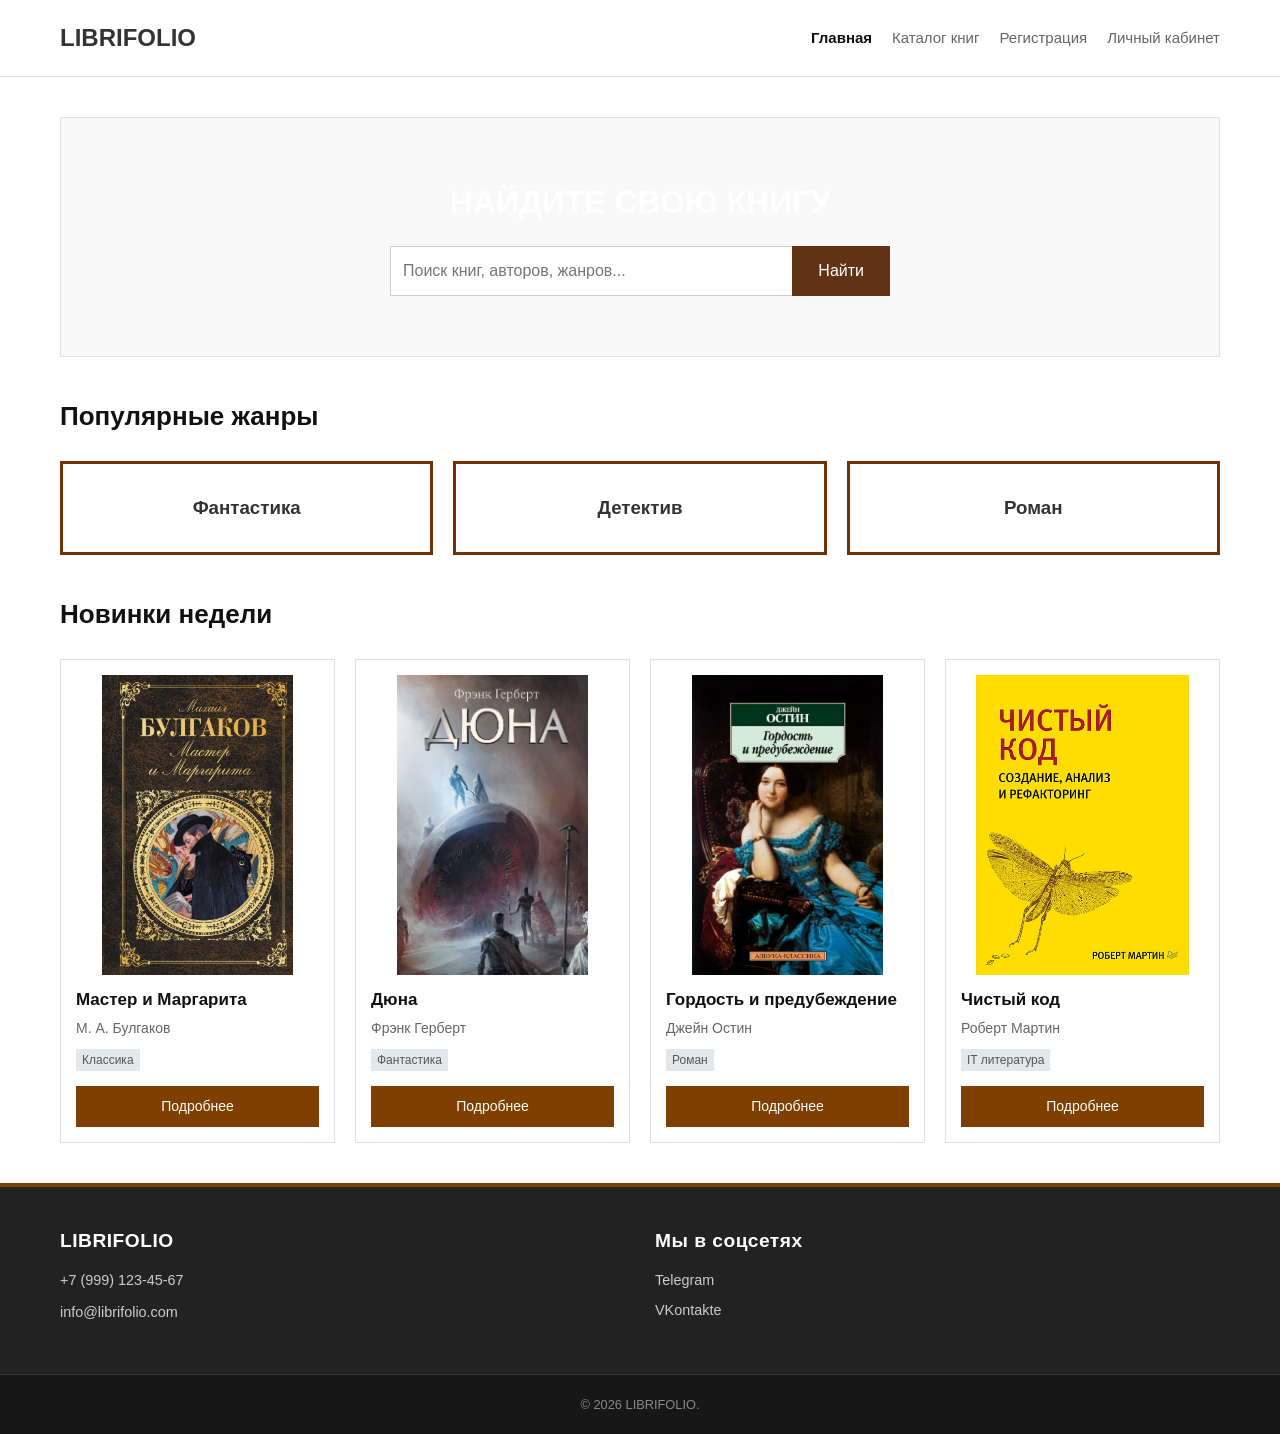
==== labry351/index.html @ c6ba6840 "Add files via upload" ====
<!DOCTYPE html>
<html lang="ru">
<head>
    <meta charset="UTF-8">
    <meta name="viewport" content="width=device-width, initial-scale=1.0">
    <title>LIBRIFOLIO — Главная</title>
    <link rel="stylesheet" href="css/style.css">
</head>
<body>

    <header class="header">
        <div class="header__container">
            <a href="index.html" class="header__logo">LIBRIFOLIO</a>
            <button class="header__burger" aria-label="Открыть меню">MENU</button>
            <nav class="header__nav">
                <a href="index.html" class="header__link header__link--active">Главная</a>
                <a href="products.html" class="header__link">Каталог книг</a>
                <a href="registration.html" class="header__link">Регистрация</a>
                <a href="account.html" class="header__link">Личный кабинет</a>
            </nav>
        </div>
    </header>

    <main class="main-content">
        <section class="promo">
            <h1 class="promo__title">НАЙДИТЕ СВОЮ КНИГУ</h1>
            <form class="promo__search-form" action="products.html" method="GET">
                <input type="text" class="promo__input" placeholder="Поиск книг, авторов, жанров..." required>
                <button type="submit" class="promo__button">Найти</button>
            </form>
        </section>

        <section class="genres">
            <h2 class="section-title">Популярные жанры</h2>
            <div class="genres__grid">
                <article class="genres__card">
                    <h3 class="genres__card-title">Фантастика</h3>
                </article>
                <article class="genres__card">
                    <h3 class="genres__card-title">Детектив</h3>
                </article>
                <article class="genres__card">
                    <h3 class="genres__card-title">Роман</h3>
                </article>
            </div>
        </section>

        <section class="novelties">
            <h2 class="section-title">Новинки недели</h2>
            <div class="novelties__list">
                <article class="book-card">
                    <div class="book-card__image-wrapper">
                        <img src="images/cover.jpg" alt="Обложка" class="book-card__image">
                    </div>
                    <h3 class="book-card__title">Мастер и Маргарита</h3>
                    <p class="book-card__author">М. А. Булгаков</p>
                    <span class="book-card__tag">Классика</span>
                    <div class="book-card__buttons">
                        <a href="products.html" class="book-card__button book-card__button--primary">Подробнее</a>
                    </div>
                </article>

                <article class="book-card">
                    <div class="book-card__image-wrapper">
                        <img src="images/Duna.jpg" alt="Обложка" class="book-card__image">
                    </div>
                    <h3 class="book-card__title">Дюна</h3>
                    <p class="book-card__author">Фрэнк Герберт</p>
                    <span class="book-card__tag">Фантастика</span>
                    <div class="book-card__buttons">
                        <a href="products.html" class="book-card__button book-card__button--primary">Подробнее</a>
                    </div>
                </article>

                <article class="book-card">
                    <div class="book-card__image-wrapper">
                        <img src="images/gor.jpg" alt="Обложка" class="book-card__image">
                    </div>
                    <h3 class="book-card__title">Гордость и предубеждение</h3>
                    <p class="book-card__author">Джейн Остин</p>
                    <span class="book-card__tag">Роман</span>
                    <div class="book-card__buttons">
                        <a href="products.html" class="book-card__button book-card__button--primary">Подробнее</a>
                    </div>
                </article>

                <article class="book-card">
                    <div class="book-card__image-wrapper">
                        <img src="images/cod.webp" alt="Обложка" class="book-card__image">
                    </div>
                    <h3 class="book-card__title">Чистый код</h3>
                    <p class="book-card__author">Роберт Мартин</p>
                    <span class="book-card__tag">IT литература</span>
                    <div class="book-card__buttons">
                        <a href="products.html" class="book-card__button book-card__button--primary">Подробнее</a>
                    </div>
                </article>
            </div>
        </section>
    </main>

    <footer class="footer">
        <div class="footer__container">
            <div class="footer__info">
                <h4 class="footer__title">LIBRIFOLIO</h4>
                <p class="footer__text">+7 (999) 123-45-67</p>
                <p class="footer__text">info@librifolio.com</p>
            </div>
            <div class="footer__socials">
                <h4 class="footer__title">Мы в соцсетях</h4>
                <a href="#" class="footer__link">Telegram</a>
                <a href="#" class="footer__link">VKontakte</a>
            </div>
        </div>
        <div class="footer__bottom">&copy; 2026 LIBRIFOLIO.</div>
    </footer>

    <script src="js/script.js"></script>
</body>
</html>
---- labry351/css/style.css ----
* {
    box-sizing: border-box;
    margin: 0;
    padding: 0;
}
 
body {
    font-family: Arial, Helvetica, sans-serif;
    line-height: 1.5;
    color: #333333;
    background-color: #ffffff;
    display: flex;
    flex-direction: column;
    min-height: 100vh;
}
 
a {
    text-decoration: none;
    color: inherit;
}
 
button, input, select {
    font-family: inherit;
    font-size: 16px;
}
 
/* Основной контейнер */
.main-content {
    max-width: 1200px;
    width: 100%;
    margin: 0 auto;
    padding: 40px 20px;
}
 
/* Заголовки секций */
.section-title {
    font-size: 26px;
    margin-bottom: 25px;
    color: #111111;
}
 
/* Шапка сайта */
.header {
    background-color: #ffffff;
    border-bottom: 1px solid #e0e0e0;
}
 
.header__container {
    max-width: 1200px;
    margin: 0 auto;
    padding: 20px;
    display: flex;
    justify-content: space-between;
    align-items: center;
}
 
.header__logo {
    font-weight: bold;
    font-size: 24px;
    color: #333333;
}
 
.header__burger {
    display: none;
    background: none;
    border: none;
    font-weight: bold;
    cursor: pointer;
}
 
.header__nav {
    display: flex;
    gap: 20px;
}
 
.header__link {
    font-size: 15px;
    color: #666666;
}
 
.header__link:hover {
    color: #111;
}
 
.header__link--active {
    color: #111;
    font-weight: bold;
}
 
/* Промо-блок с поиском */
.promo {
    background-color: #f9f9f9;
    background-image: url(/images/knig.webp);
    border: 1px solid #e0e0e0;
    padding: 60px 20px;
    text-align: center;
    margin-bottom: 40px;
    filter:grayscale(30%);
    
}
 
.promo__title {
    font-size: 32px;
    margin-bottom: 20px;
    color: #ffffff;
}
 
.promo__search-form {
    max-width: 500px;
    margin: 0 auto;
    display: flex;
}
 
.promo__input {
    flex: 1;
    padding: 12px;
    border: 1px solid #cccccc;
    border-right: none;
    outline: none;
}
 
.promo__button {
    padding: 15px 25px;
    background-color: #723003;
    color: #ffffff;
    border: 1px solid #723003; 
    cursor: pointer;
}
 
/* Блок популярных жанров */
.genres {
    margin-bottom: 40px;
}
 
.genres__grid {
    display: grid;
    grid-template-columns: repeat(3, 1fr);
    gap: 20px;
}
 
.genres__card {
    background-color: #ffffff;
    padding: 30px 20px;
    text-align: center;
    border: 3px solid #723003;
}
 
.novelties__list, .catalog-grid {
    display: grid;
    grid-template-columns: repeat(4, 1fr);
    gap: 20px;
}
 
/* Карточка книги */
.book-card {
    background-color: #ffffff;
    border: 1px solid #e0e0e0;
    padding: 15px;
    display: flex;
    flex-direction: column;
}
 
/* ИСПРАВЛЕНО: Убран серый фон прямоугольника и рамка */
.book-card__image-wrapper {
    background-color: #ffffff;
    height: 300px;
    display: flex;
    align-items: center;
    justify-content: center;
    margin-bottom: 12px;
    overflow: hidden;
}
 
.book-card__image {
    width: 100%;
    height: 100%;
    object-fit: contain; 
}
 
.book-card__title {
    font-size: 17px;
    margin-bottom: 5px;
    color: #111111;
}
 
.book-card__author {
    font-size: 14px;
    color: #666666;
    margin-bottom: 10px;
}
 
.book-card__tag {
    display: inline-block;
    align-self: flex-start;
    background-color: #e5e8eb;
    color: #555555;
    font-size: 12px;
    padding: 2px 6px;
    margin-bottom: 15px;
}
 
.book-card__buttons {
    margin-top: auto;
    display: flex;
    flex-direction: column;
    gap: 8px;
}
 
.book-card__button {
    display: block;
    text-align: center;
    padding: 10px;
    font-size: 14px;
    background-color: #7e3f00;
    color: #ffffff;
    border: none;
    cursor: pointer;
}
 
.book-card__button--fav {
    background-color: #ffffff;
    color: #7e3f00;
    border: 1px solid #7e3f00;
}
 
/* --- ПАНЕЛЬ КАТАЛОГА (Поиск и фильтр на странице продуктов) --- */
.catalog-panel {
    border: 1px solid #e0e0e0;
    padding: 15px;
    margin-bottom: 30px;
    display: flex;
    gap: 15px;
}
 
.catalog-panel__search, .catalog-panel__select {
    padding: 10px;
    border: 1px solid #cccccc;
    background-color: #ffffff;
}
 
.catalog-panel__search {
    flex: 1;
}
 
/* --- ФОРМЫ (Вход и Регистрация) --- */
.form-box {
    border: 1px solid #e0e0e0;
    max-width: 400px;
    margin: 0 auto;
    padding: 30px;
}
 
.form-box__title {
    margin-bottom: 20px;
    font-size: 22px;
    text-align: center;
}
 
.form-group {
    margin-bottom: 15px;
}
 
.form-group__label {
    display: block;
    margin-bottom: 5px;
    font-size: 14px;
}
 
.form-group__input {
    width: 100%;
    padding: 10px;
    border: 1px solid #cccccc;
    outline: none;
}
 
.form-box__checkbox-label {
    display: flex;
    align-items: flex-start;
    gap: 8px;
    font-size: 14px;
    margin-bottom: 15px;
    cursor: pointer;
}
 
.form-box__submit-btn {
    width: 100%;
    padding: 12px;
    background-color: #7e3f00;
    color: #ffffff;
    border: none;
    cursor: pointer;
}
 
.form-box__footer {
    margin-top: 15px;
    text-align: center;
    font-size: 14px;
    color: #666666;
}
 
/* --- ЛИЧНЫЙ КАБИНЕТ --- */
.dashboard {
    display: flex;
    gap: 30px;
}
 
.dashboard__sidebar {
    flex: 1;
    border: 1px solid #e0e0e0;
    padding: 20px;
    height: fit-content;
}
 
.dashboard__main {
    flex: 3;
}
 
.dashboard__main .catalog-grid,
.dashboard__main .novelties__list {
    grid-template-columns: repeat(3, 1fr);
}
 
.user-profile {
    text-align: center;
    margin-bottom: 15px;
}
 
.user-profile__name {
    font-size: 19px;
    font-weight: bold;
}
 
.dashboard__nav {
    display: flex;
    flex-direction: column;
    gap: 5px;
}
 
.dashboard__link {
    padding: 10px;
    border: 1px solid transparent;
}
 
.dashboard__link--active, .dashboard__link:hover {
    background-color: #f5f5f5;
    border-color: #e0e0e0;
}
 
.dashboard__logout-btn {
    margin-top: 20px;
    width: 100%;
    padding: 10px;
    background: none;
    border: 1px solid #cc0000;
    color: #cc0000;
    cursor: pointer;
}
 
/* Подвал сайта */
.footer {
    background-color: #222222;
    color: #cccccc;
    margin-top: auto;
    border-top: 4px solid #7e3f00;
}
 
.footer__container {
    max-width: 1200px;
    margin: 0 auto;
    padding: 40px 20px;
    display: flex;
    flex-wrap: wrap;
    justify-content: space-between;
    gap: 30px;
}
 
.footer__info, .footer__socials {
    flex: 1;
    min-width: 220px;
}
 
.footer__title {
    font-size: 1.2rem;
    color: #ffffff;
    margin-bottom: 15px;
    letter-spacing: 0.5px;
}
 
.footer__text {
    font-size: 0.9rem;
    margin-bottom: 10px;
}
 
.footer__link {
    display: block;
    font-size: 0.9rem;
    margin-bottom: 8px;
    color: #cccccc;
    transition: color 0.2s ease;
}
 
.footer__link:hover {
    color: #7e3f00;
    text-decoration: underline;
}
 
.footer__bottom {
    background-color: #171717;
    text-align: center;
    padding: 20px;
    font-size: 0.8rem;
    border-top: 1px solid #333333;
    color: #888888;
}
 
/* --- Адаптивность (Медиа-запросы) --- */
@media (max-width: 1024px) {
    .novelties__list, .catalog-grid, .dashboard__main .catalog-grid {
        grid-template-columns: repeat(2, 1fr);
    }
}
 
@media (max-width: 768px) {
    .header__burger {
        display: block;
    }
 
    .header__nav {
        display: none;
        position: absolute;
        top: 100%;
        left: 0;
        width: 100%;
        background-color: #ffffff;
        flex-direction: column;
        padding: 20px;
        border-bottom: 2px solid #dcdcdc;
        gap: 15px;
        z-index: 10;
    }
 
    .header__nav--open {
        display: flex;
    }
 
    .genres__grid, .novelties__list, .catalog-grid, .dashboard, .dashboard__main .catalog-grid {
        grid-template-columns: 1fr;
    }
 
    .promo {
        padding: 40px 15px;
    }
 
    .promo__title {
        font-size: 1.8rem;
    }
 
    .promo__search-form {
        flex-direction: column;
        gap: 10px;
    }
 
    .promo__input {
        border-right: 1px solid #cccccc;
        padding: 12px;
    }
 
    .promo__button {
        padding: 12px;
    }
 
    .section-title {
        font-size: 1.5rem;
    }
 
    .footer__container {
        flex-direction: column;
        text-align: center;
    }
}
/* --- СТРАНИЦА ОШИБКИ 404 --- */
.error-page {
    text-align: center;
    padding: 60px 20px;
    display: flex;
    flex-direction: column;
    align-items: center;
    justify-content: center;
    min-height: 50vh;
}

.error-page__code {
    font-size: 120px;
    font-weight: bold;
    line-height: 1;
    color: #7e3f00;
    margin-bottom: 10px;
    letter-spacing: 2px;
}

.error-page__title {
    font-size: 28px;
    margin-bottom: 15px;
    color: #111111;
}

.error-page__text {
    font-size: 16px;
    color: #666666;
    max-width: 450px;
    margin-bottom: 30px;
}

.error-page__btn {
    display: inline-block;
    padding: 12px 30px;
    background-color: #7e3f00; /* Твой коричневый */
    color: #ffffff;
    font-size: 15px;
    font-weight: bold;
    border: none;
    cursor: pointer;
    transition: background-color 0.2s ease;
}

.error-page__btn:hover {
    background-color: #5c2e00; 
}

/* Адаптив для мобилок */
@media (max-width: 768px) {
    .error-page__code {
        font-size: 80px;
    }
    .error-page__title {
        font-size: 22px;
    }
    .error-page__text {
        font-size: 14px;
    }
}
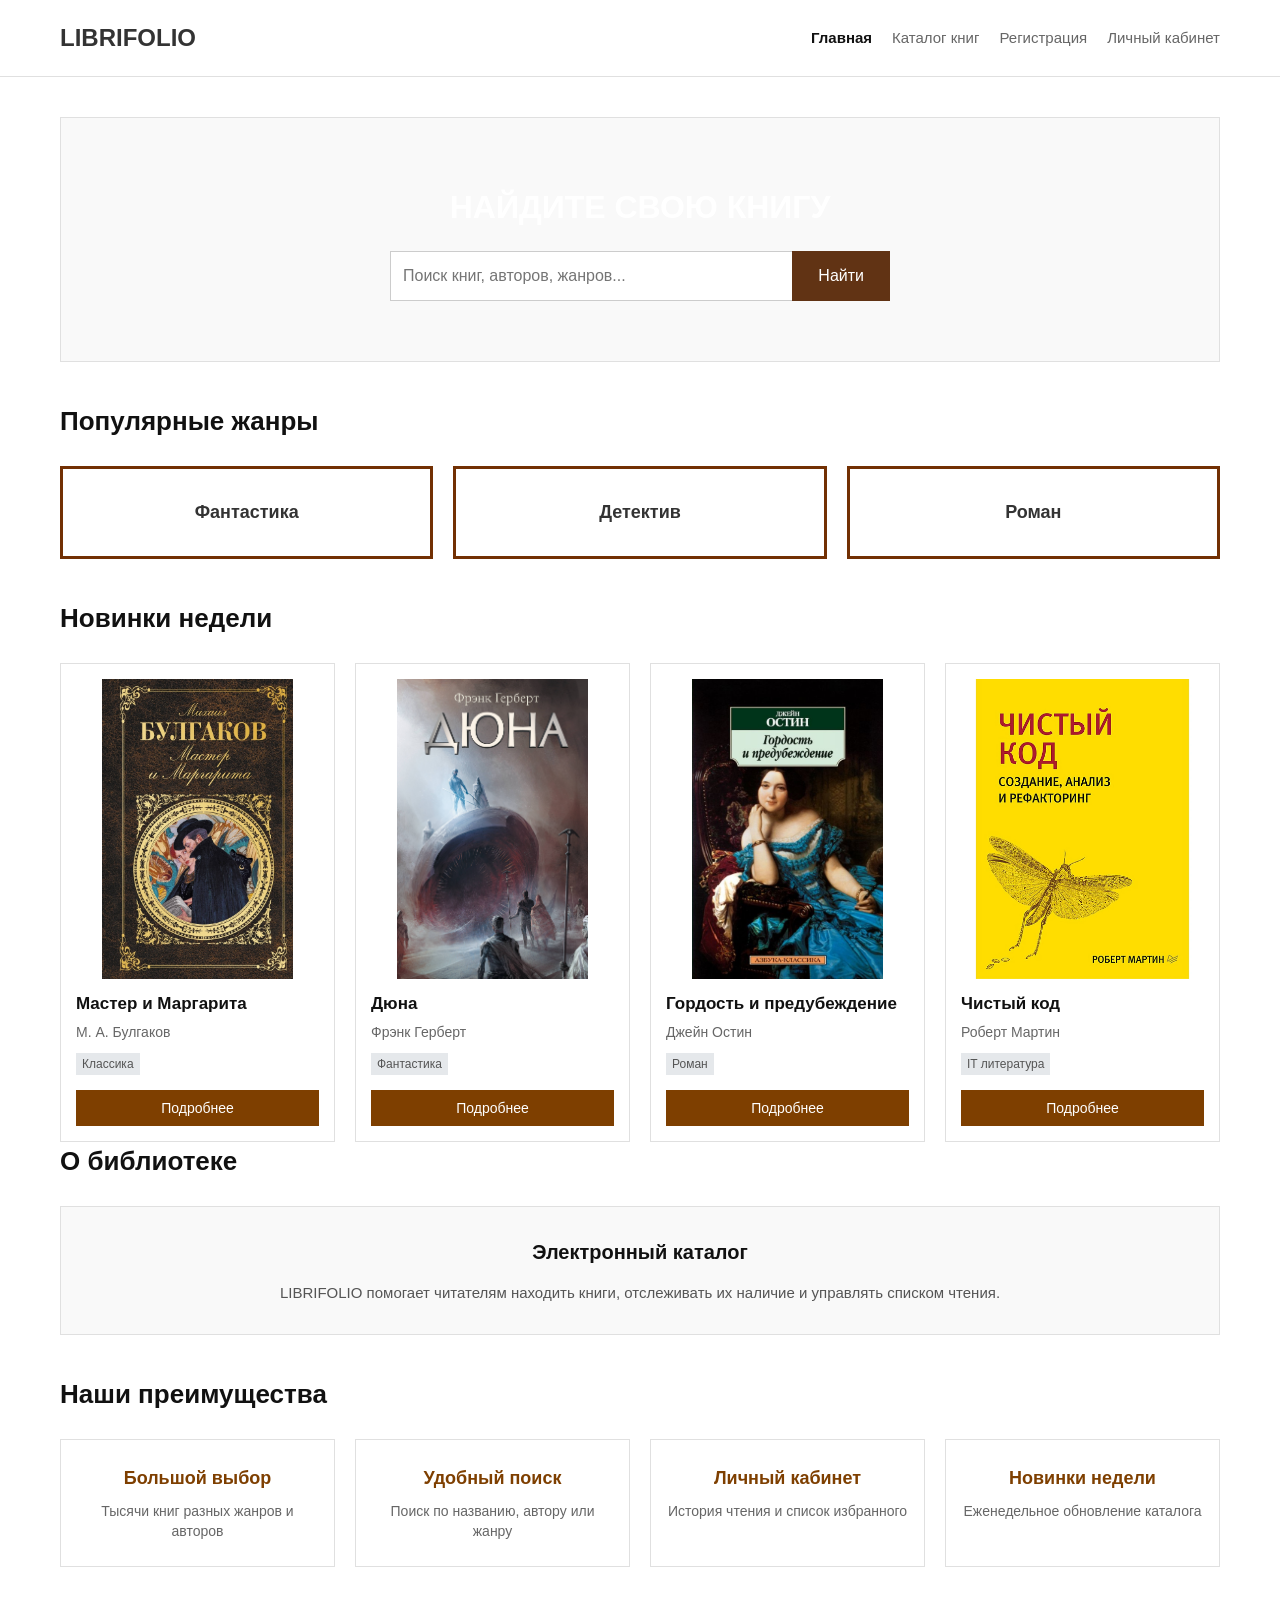
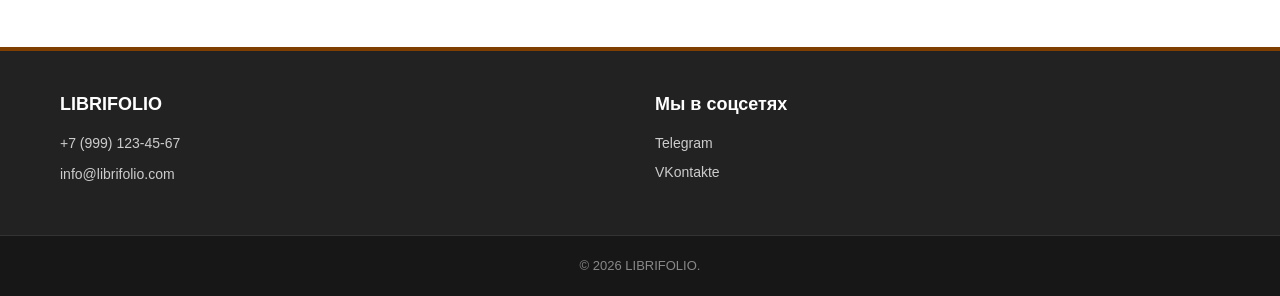
==== commit 3c46ae8c: "Add files via upload" ====
--- a/labry351/index.html
+++ b/labry351/index.html
@@ -24,7 +24,7 @@
     <main class="main-content">
         <section class="promo">
             <h1 class="promo__title">НАЙДИТЕ СВОЮ КНИГУ</h1>
-            <form class="promo__search-form" action="products.html" method="GET">
+            <form class="promo__search-form">
                 <input type="text" class="promo__input" placeholder="Поиск книг, авторов, жанров..." required>
                 <button type="submit" class="promo__button">Найти</button>
             </form>
@@ -56,7 +56,7 @@
                     <p class="book-card__author">М. А. Булгаков</p>
                     <span class="book-card__tag">Классика</span>
                     <div class="book-card__buttons">
-                        <a href="products.html" class="book-card__button book-card__button--primary">Подробнее</a>
+                        <button class="book-card__button book-card__button--primary">Подробнее</button>
                     </div>
                 </article>
 
@@ -68,7 +68,7 @@
                     <p class="book-card__author">Фрэнк Герберт</p>
                     <span class="book-card__tag">Фантастика</span>
                     <div class="book-card__buttons">
-                        <a href="products.html" class="book-card__button book-card__button--primary">Подробнее</a>
+                        <button class="book-card__button book-card__button--primary">Подробнее</button>
                     </div>
                 </article>
 
@@ -80,7 +80,7 @@
                     <p class="book-card__author">Джейн Остин</p>
                     <span class="book-card__tag">Роман</span>
                     <div class="book-card__buttons">
-                        <a href="products.html" class="book-card__button book-card__button--primary">Подробнее</a>
+                        <button class="book-card__button book-card__button--primary">Подробнее</button>
                     </div>
                 </article>
 
@@ -92,9 +92,41 @@
                     <p class="book-card__author">Роберт Мартин</p>
                     <span class="book-card__tag">IT литература</span>
                     <div class="book-card__buttons">
-                        <a href="products.html" class="book-card__button book-card__button--primary">Подробнее</a>
+                        <button class="book-card__button book-card__button--primary">Подробнее</button>
                     </div>
                 </article>
+            </div>
+        </section>
+
+        <section class="about-cards">
+            <h2 class="section-title">О библиотеке</h2>
+            <div class="about-cards__grid">
+                <div class="about-card">
+                    <h3 class="about-card__title">Электронный каталог</h3>
+                    <p class="about-card__text">LIBRIFOLIO помогает читателям находить книги, отслеживать их наличие и управлять списком чтения.</p>
+                </div>
+            </div>
+        </section>
+
+        <section class="advantages-cards">
+            <h2 class="section-title">Наши преимущества</h2>
+            <div class="advantages-cards__grid">
+                <div class="advantage-card">
+                    <h3 class="advantage-card__title">Большой выбор</h3>
+                    <p class="advantage-card__text">Тысячи книг разных жанров и авторов</p>
+                </div>
+                <div class="advantage-card">
+                    <h3 class="advantage-card__title">Удобный поиск</h3>
+                    <p class="advantage-card__text">Поиск по названию, автору или жанру</p>
+                </div>
+                <div class="advantage-card">
+                    <h3 class="advantage-card__title">Личный кабинет</h3>
+                    <p class="advantage-card__text">История чтения и список избранного</p>
+                </div>
+                <div class="advantage-card">
+                    <h3 class="advantage-card__title">Новинки недели</h3>
+                    <p class="advantage-card__text">Еженедельное обновление каталога</p>
+                </div>
             </div>
         </section>
     </main>
--- a/labry351/css/style.css
+++ b/labry351/css/style.css
@@ -1,9 +1,11 @@
- * {
+*{
     box-sizing: border-box;
     margin: 0;
     padding: 0;
 }
- 
+#guestContent, #userContent {
+    display: none;
+}
 body {
     font-family: Arial, Helvetica, sans-serif;
     line-height: 1.5;
@@ -13,38 +15,35 @@
     flex-direction: column;
     min-height: 100vh;
 }
- 
+
 a {
     text-decoration: none;
     color: inherit;
 }
- 
+
 button, input, select {
     font-family: inherit;
     font-size: 16px;
 }
- 
-/* Основной контейнер */
+
 .main-content {
     max-width: 1200px;
     width: 100%;
     margin: 0 auto;
     padding: 40px 20px;
 }
- 
-/* Заголовки секций */
+
 .section-title {
     font-size: 26px;
     margin-bottom: 25px;
     color: #111111;
 }
- 
-/* Шапка сайта */
+
 .header {
     background-color: #ffffff;
     border-bottom: 1px solid #e0e0e0;
 }
- 
+
 .header__container {
     max-width: 1200px;
     margin: 0 auto;
@@ -53,13 +52,13 @@
     justify-content: space-between;
     align-items: center;
 }
- 
+
 .header__logo {
     font-weight: bold;
     font-size: 24px;
     color: #333333;
 }
- 
+
 .header__burger {
     display: none;
     background: none;
@@ -67,27 +66,26 @@
     font-weight: bold;
     cursor: pointer;
 }
- 
+
 .header__nav {
     display: flex;
     gap: 20px;
 }
- 
+
 .header__link {
     font-size: 15px;
     color: #666666;
 }
- 
+
 .header__link:hover {
     color: #111;
 }
- 
+
 .header__link--active {
     color: #111;
     font-weight: bold;
 }
- 
-/* Промо-блок с поиском */
+
 .promo {
     background-color: #f9f9f9;
     background-image: url(/images/knig.webp);
@@ -95,22 +93,22 @@
     padding: 60px 20px;
     text-align: center;
     margin-bottom: 40px;
-    filter:grayscale(30%);
-    
-}
- 
+    filter: grayscale(30%);
+}
+
 .promo__title {
     font-size: 32px;
     margin-bottom: 20px;
     color: #ffffff;
-}
- 
+    margin-top: 5px;
+}
+
 .promo__search-form {
     max-width: 500px;
     margin: 0 auto;
     display: flex;
 }
- 
+
 .promo__input {
     flex: 1;
     padding: 12px;
@@ -118,40 +116,42 @@
     border-right: none;
     outline: none;
 }
- 
+
 .promo__button {
     padding: 15px 25px;
     background-color: #723003;
     color: #ffffff;
-    border: 1px solid #723003; 
-    cursor: pointer;
-}
- 
-/* Блок популярных жанров */
+    border: 1px solid #723003;
+    cursor: pointer;
+}
+
 .genres {
     margin-bottom: 40px;
 }
- 
+
 .genres__grid {
     display: grid;
     grid-template-columns: repeat(3, 1fr);
     gap: 20px;
 }
- 
+
 .genres__card {
     background-color: #ffffff;
     padding: 30px 20px;
     text-align: center;
     border: 3px solid #723003;
 }
- 
+
+.genres__card-title {
+    font-size: 18px;
+}
+
 .novelties__list, .catalog-grid {
     display: grid;
     grid-template-columns: repeat(4, 1fr);
     gap: 20px;
 }
- 
-/* Карточка книги */
+
 .book-card {
     background-color: #ffffff;
     border: 1px solid #e0e0e0;
@@ -159,8 +159,7 @@
     display: flex;
     flex-direction: column;
 }
- 
-/* ИСПРАВЛЕНО: Убран серый фон прямоугольника и рамка */
+
 .book-card__image-wrapper {
     background-color: #ffffff;
     height: 300px;
@@ -170,25 +169,25 @@
     margin-bottom: 12px;
     overflow: hidden;
 }
- 
+
 .book-card__image {
     width: 100%;
     height: 100%;
-    object-fit: contain; 
-}
- 
+    object-fit: contain;
+}
+
 .book-card__title {
     font-size: 17px;
     margin-bottom: 5px;
     color: #111111;
 }
- 
+
 .book-card__author {
     font-size: 14px;
     color: #666666;
     margin-bottom: 10px;
 }
- 
+
 .book-card__tag {
     display: inline-block;
     align-self: flex-start;
@@ -198,14 +197,14 @@
     padding: 2px 6px;
     margin-bottom: 15px;
 }
- 
+
 .book-card__buttons {
     margin-top: auto;
     display: flex;
     flex-direction: column;
     gap: 8px;
 }
- 
+
 .book-card__button {
     display: block;
     text-align: center;
@@ -216,14 +215,13 @@
     border: none;
     cursor: pointer;
 }
- 
+
 .book-card__button--fav {
     background-color: #ffffff;
     color: #7e3f00;
     border: 1px solid #7e3f00;
 }
- 
-/* --- ПАНЕЛЬ КАТАЛОГА (Поиск и фильтр на странице продуктов) --- */
+
 .catalog-panel {
     border: 1px solid #e0e0e0;
     padding: 15px;
@@ -231,57 +229,83 @@
     display: flex;
     gap: 15px;
 }
- 
+
 .catalog-panel__search, .catalog-panel__select {
     padding: 10px;
     border: 1px solid #cccccc;
     background-color: #ffffff;
 }
- 
+
 .catalog-panel__search {
     flex: 1;
 }
- 
-/* --- ФОРМЫ (Вход и Регистрация) --- */
+
+.pagination {
+    display: flex;
+    justify-content: center;
+    gap: 10px;
+    margin-top: 30px;
+}
+
+.pagination__button {
+    padding: 8px 16px;
+    background-color: #ffffff;
+    border: 1px solid #cccccc;
+    cursor: pointer;
+}
+
+.pagination__button--active {
+    background-color: #7e3f00;
+    color: #ffffff;
+    border-color: #7e3f00;
+}
+
 .form-box {
     border: 1px solid #e0e0e0;
     max-width: 400px;
     margin: 0 auto;
     padding: 30px;
 }
- 
+
 .form-box__title {
     margin-bottom: 20px;
     font-size: 22px;
     text-align: center;
 }
- 
+
 .form-group {
     margin-bottom: 15px;
 }
- 
+
 .form-group__label {
     display: block;
     margin-bottom: 5px;
     font-size: 14px;
 }
- 
+
 .form-group__input {
     width: 100%;
     padding: 10px;
     border: 1px solid #cccccc;
     outline: none;
 }
- 
+
+.form-group__error {
+    color: #cc0000;
+    font-size: 12px;
+    margin-top: 5px;
+    display: none;
+}
+
 .form-box__checkbox-label {
     display: flex;
-    align-items: flex-start;
+    align-items: center;
     gap: 8px;
     font-size: 14px;
     margin-bottom: 15px;
     cursor: pointer;
 }
- 
+
 .form-box__submit-btn {
     width: 100%;
     padding: 12px;
@@ -290,64 +314,79 @@
     border: none;
     cursor: pointer;
 }
- 
+
 .form-box__footer {
     margin-top: 15px;
     text-align: center;
     font-size: 14px;
     color: #666666;
 }
- 
-/* --- ЛИЧНЫЙ КАБИНЕТ --- */
+
+.form-box__link {
+    color: #7e3f00;
+}
+
 .dashboard {
     display: flex;
     gap: 30px;
 }
- 
+
 .dashboard__sidebar {
     flex: 1;
     border: 1px solid #e0e0e0;
     padding: 20px;
     height: fit-content;
 }
- 
+
 .dashboard__main {
     flex: 3;
 }
- 
-.dashboard__main .catalog-grid,
-.dashboard__main .novelties__list {
-    grid-template-columns: repeat(3, 1fr);
-}
- 
+
 .user-profile {
     text-align: center;
-    margin-bottom: 15px;
-}
- 
+    margin-bottom: 20px;
+}
+
+.user-profile__avatar {
+    width: 100px;
+    height: 100px;
+    background-color: #e0e0e0;
+    border-radius: 50%;
+    margin: 0 auto 15px;
+    background-image: url(images/avatar.jpg);
+    background-size: cover;
+    background-position: center;
+}
+
 .user-profile__name {
-    font-size: 19px;
+    font-size: 20px;
     font-weight: bold;
 }
- 
+
+.user-profile__email {
+    font-size: 14px;
+    color: #666666;
+    margin-top: 5px;
+}
+
 .dashboard__nav {
     display: flex;
     flex-direction: column;
     gap: 5px;
-}
- 
+    margin-bottom: 20px;
+}
+
 .dashboard__link {
     padding: 10px;
     border: 1px solid transparent;
 }
- 
+
 .dashboard__link--active, .dashboard__link:hover {
     background-color: #f5f5f5;
     border-color: #e0e0e0;
 }
- 
+
 .dashboard__logout-btn {
-    margin-top: 20px;
     width: 100%;
     padding: 10px;
     background: none;
@@ -355,15 +394,112 @@
     color: #cc0000;
     cursor: pointer;
 }
- 
-/* Подвал сайта */
+
+.history-list {
+    margin-top: 20px;
+    border: 1px solid #e0e0e0;
+}
+
+.history-item {
+    display: flex;
+    justify-content: space-between;
+    padding: 12px 15px;
+    border-bottom: 1px solid #e0e0e0;
+}
+
+.history-item:last-child {
+    border-bottom: none;
+}
+
+.history-item__book {
+    flex: 2;
+    font-weight: bold;
+}
+
+.history-item__date {
+    flex: 1;
+    color: #666666;
+    font-size: 14px;
+}
+
+.history-item__status {
+    flex: 1;
+    font-size: 14px;
+    color: #7e3f00;
+    text-align: right;
+}
+
+.about-cards {
+    margin-bottom: 40px;
+}
+
+.about-cards__grid {
+    display: grid;
+    grid-template-columns: 1fr;
+    gap: 20px;
+}
+
+.about-card {
+    border: 1px solid #e0e0e0;
+    padding: 30px 20px;
+    text-align: center;
+    background-color: #f9f9f9;
+}
+
+.about-card__title {
+    font-size: 20px;
+    margin-bottom: 15px;
+    color: #111111;
+}
+
+.about-card__text {
+    font-size: 15px;
+    color: #555555;
+    line-height: 1.5;
+}
+
+.advantages-cards {
+    margin-bottom: 40px;
+}
+
+.advantages-cards__grid {
+    display: grid;
+    grid-template-columns: repeat(4, 1fr);
+    gap: 20px;
+}
+
+.advantage-card {
+    border: 1px solid #e0e0e0;
+    padding: 25px 15px;
+    text-align: center;
+    background-color: #ffffff;
+}
+
+.advantage-card__title {
+    font-size: 18px;
+    margin-bottom: 10px;
+    color: #7e3f00;
+}
+
+.advantage-card__text {
+    font-size: 14px;
+    color: #666666;
+    line-height: 1.4;
+}
+
+.account-form-box {
+    border: 1px solid #e0e0e0;
+    padding: 20px;
+    margin-top: 15px;
+}
+
 .footer {
     background-color: #222222;
     color: #cccccc;
     margin-top: auto;
     border-top: 4px solid #7e3f00;
 }
- 
+
 .footer__container {
     max-width: 1200px;
     margin: 0 auto;
@@ -373,58 +509,107 @@
     justify-content: space-between;
     gap: 30px;
 }
- 
+
 .footer__info, .footer__socials {
     flex: 1;
     min-width: 220px;
 }
- 
+
 .footer__title {
-    font-size: 1.2rem;
+    font-size: 18px;
     color: #ffffff;
     margin-bottom: 15px;
-    letter-spacing: 0.5px;
-}
- 
+}
+
 .footer__text {
-    font-size: 0.9rem;
+    font-size: 14px;
     margin-bottom: 10px;
 }
- 
+
 .footer__link {
     display: block;
-    font-size: 0.9rem;
+    font-size: 14px;
     margin-bottom: 8px;
     color: #cccccc;
-    transition: color 0.2s ease;
-}
- 
+}
+
 .footer__link:hover {
     color: #7e3f00;
-    text-decoration: underline;
-}
- 
+}
+
 .footer__bottom {
     background-color: #171717;
     text-align: center;
     padding: 20px;
-    font-size: 0.8rem;
+    font-size: 13px;
     border-top: 1px solid #333333;
     color: #888888;
 }
- 
-/* --- Адаптивность (Медиа-запросы) --- */
+
+.error-page {
+    text-align: center;
+    padding: 60px 20px;
+    display: flex;
+    flex-direction: column;
+    align-items: center;
+    justify-content: center;
+    min-height: 50vh;
+}
+
+.error-page__code {
+    font-size: 120px;
+    font-weight: bold;
+    line-height: 1;
+    color: #7e3f00;
+    margin-bottom: 10px;
+}
+
+.error-page__title {
+    font-size: 28px;
+    margin-bottom: 15px;
+    color: #111111;
+}
+
+.error-page__text {
+    font-size: 16px;
+    color: #666666;
+    max-width: 450px;
+    margin-bottom: 30px;
+}
+
+.error-page__btn {
+    display: inline-block;
+    padding: 12px 30px;
+    background-color: #7e3f00;
+    color: #ffffff;
+    font-size: 15px;
+    font-weight: bold;
+    border: none;
+    cursor: pointer;
+}
+
+.error-page__btn:hover {
+    background-color: #5c2e00;
+}
+
 @media (max-width: 1024px) {
     .novelties__list, .catalog-grid, .dashboard__main .catalog-grid {
         grid-template-columns: repeat(2, 1fr);
     }
-}
- 
+    .advantages-cards__grid {
+        grid-template-columns: repeat(2, 1fr);
+    }
+}
+
 @media (max-width: 768px) {
+    .header__container {
+        position: relative;
+    }
+    
     .header__burger {
         display: block;
     }
- 
+
     .header__nav {
         display: none;
         position: absolute;
@@ -434,101 +619,53 @@
         background-color: #ffffff;
         flex-direction: column;
         padding: 20px;
-        border-bottom: 2px solid #dcdcdc;
+        border-bottom: 1px solid #e0e0e0;
         gap: 15px;
         z-index: 10;
     }
- 
+
     .header__nav--open {
         display: flex;
     }
- 
-    .genres__grid, .novelties__list, .catalog-grid, .dashboard, .dashboard__main .catalog-grid {
+
+    .genres__grid, .novelties__list, .catalog-grid, .dashboard, .dashboard__main .catalog-grid, .advantages-cards__grid {
         grid-template-columns: 1fr;
     }
- 
+
+    .dashboard {
+        flex-direction: column;
+    }
+
     .promo {
         padding: 40px 15px;
     }
- 
+
     .promo__title {
-        font-size: 1.8rem;
-    }
- 
+        font-size: 28px;
+    }
+
     .promo__search-form {
         flex-direction: column;
         gap: 10px;
     }
- 
+
     .promo__input {
         border-right: 1px solid #cccccc;
-        padding: 12px;
-    }
- 
-    .promo__button {
-        padding: 12px;
-    }
- 
+    }
+
     .section-title {
-        font-size: 1.5rem;
-    }
- 
+        font-size: 22px;
+    }
+
+    .catalog-panel {
+        flex-direction: column;
+    }
+
     .footer__container {
         flex-direction: column;
         text-align: center;
     }
-}
-/* --- СТРАНИЦА ОШИБКИ 404 --- */
-.error-page {
-    text-align: center;
-    padding: 60px 20px;
-    display: flex;
-    flex-direction: column;
-    align-items: center;
-    justify-content: center;
-    min-height: 50vh;
-}
-
-.error-page__code {
-    font-size: 120px;
-    font-weight: bold;
-    line-height: 1;
-    color: #7e3f00;
-    margin-bottom: 10px;
-    letter-spacing: 2px;
-}
-
-.error-page__title {
-    font-size: 28px;
-    margin-bottom: 15px;
-    color: #111111;
-}
-
-.error-page__text {
-    font-size: 16px;
-    color: #666666;
-    max-width: 450px;
-    margin-bottom: 30px;
-}
-
-.error-page__btn {
-    display: inline-block;
-    padding: 12px 30px;
-    background-color: #7e3f00; /* Твой коричневый */
-    color: #ffffff;
-    font-size: 15px;
-    font-weight: bold;
-    border: none;
-    cursor: pointer;
-    transition: background-color 0.2s ease;
-}
-
-.error-page__btn:hover {
-    background-color: #5c2e00; 
-}
-
-/* Адаптив для мобилок */
-@media (max-width: 768px) {
+
     .error-page__code {
         font-size: 80px;
     }
